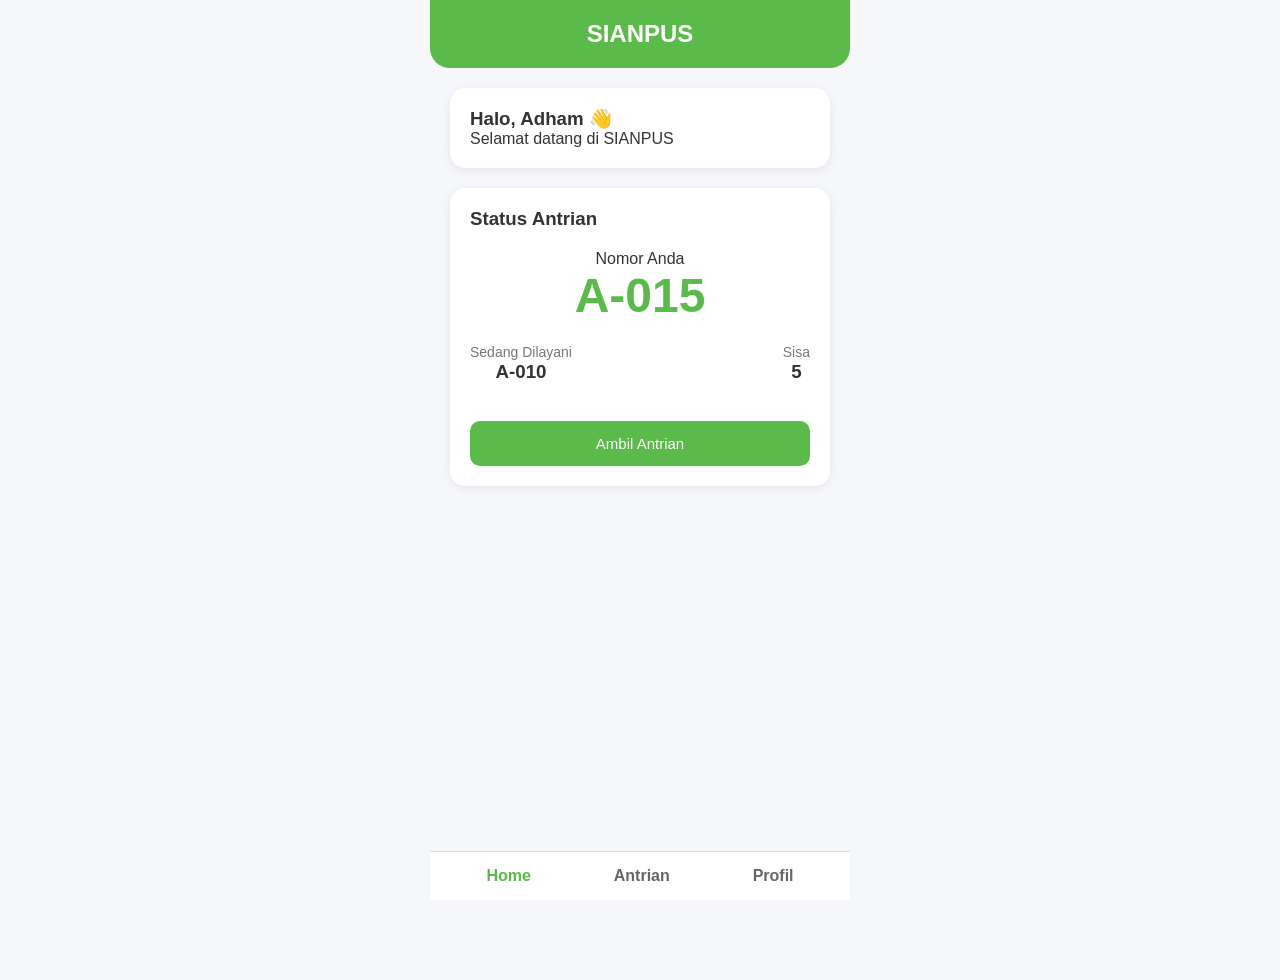
==== index.html @ 93d27d9d "Rename home.html to index.html" ====
<!DOCTYPE html>
<html lang="id">
<head>
    <meta charset="UTF-8">
    <meta name="viewport" content="width=device-width, initial-scale=1.0">
    <title>Home - SIANPUS</title>
    <link rel="stylesheet" href="style.css">
</head>
<body>

<div class="mobile-container">

    <header>
        <h2>SIANPUS</h2>
    </header>

    <div class="card welcome-card">
        <h3>Halo, Adham 👋</h3>
        <p>Selamat datang di SIANPUS</p>
    </div>

    <div class="card">

        <h3>Status Antrian</h3>

        <div class="queue-box">
            <p>Nomor Anda</p>
            <h1>A-015</h1>
        </div>

        <div class="status-row">
            <div>
                <span>Sedang Dilayani</span>
                <h3>A-010</h3>
            </div>

            <div>
                <span>Sisa</span>
                <h3>5</h3>
            </div>
        </div>

        <a href="antrian.html">
            <button class="btn-primary">
                Ambil Antrian
            </button>
        </a>

    </div>

</div>

<nav class="bottom-nav">
    <a class="active">Home</a>
    <a href="antrian.html">Antrian</a>
    <a href="profil.html">Profil</a>
</nav>

</body>
</html>
---- style.css ----
*{
    margin:0;
    padding:0;
    box-sizing:border-box;
    font-family:'Segoe UI',sans-serif;
}

body{
    background:#f5f7fb;
    color:#333;
    padding-bottom:80px;
}

.mobile-container{
    max-width:420px;
    margin:auto;
    min-height:100vh;
}

header{
    background:#5ABA4A;
    color:white;
    text-align:center;
    padding:20px;
    border-radius:0 0 20px 20px;
}

.logo-area{
    text-align:center;
    padding:40px 20px;
}

.logo-area h1{
    color:#5ABA4A;
}

.card{
    background:white;
    margin:20px;
    padding:20px;
    border-radius:15px;
    box-shadow:0 2px 10px rgba(0,0,0,.08);
}

input,
select{
    width:100%;
    padding:14px;
    margin-top:12px;
    border:1px solid #ddd;
    border-radius:10px;
    font-size:15px;
}

.btn-primary{
    width:100%;
    margin-top:18px;
    padding:14px;
    background:#5ABA4A;
    color:white;
    border:none;
    border-radius:10px;
    font-size:15px;
    cursor:pointer;
}

.btn-danger{
    width:100%;
    margin-top:20px;
    padding:14px;
    background:#dc3545;
    color:white;
    border:none;
    border-radius:10px;
    cursor:pointer;
}

.link-text{
    text-align:center;
    margin-top:15px;
}

.link-text a{
    color:#5ABA4A;
    text-decoration:none;
}

.queue-box{
    text-align:center;
    margin:20px 0;
}

.queue-box h1{
    font-size:48px;
    color:#5ABA4A;
}

.status-row{
    display:flex;
    justify-content:space-between;
    text-align:center;
    margin:20px 0;
}

.status-row span{
    color:#777;
    font-size:14px;
}

.avatar{
    width:90px;
    height:90px;
    border-radius:50%;
    background:#5ABA4A;
    color:white;
    display:flex;
    justify-content:center;
    align-items:center;
    font-size:35px;
    margin:auto;
    margin-bottom:15px;
}

.profile-card{
    text-align:center;
}

.bottom-nav{
    position:fixed;
    bottom:0;
    left:0;
    right:0;
    max-width:420px;
    margin:auto;
    background:white;
    display:flex;
    justify-content:space-around;
    padding:15px;
    border-top:1px solid #ddd;
}

.bottom-nav a{
    text-decoration:none;
    color:#666;
    font-weight:600;
}

.bottom-nav a.active{
    color:#5ABA4A;
}

a {
    text-decoration: none;
    color: white;
}
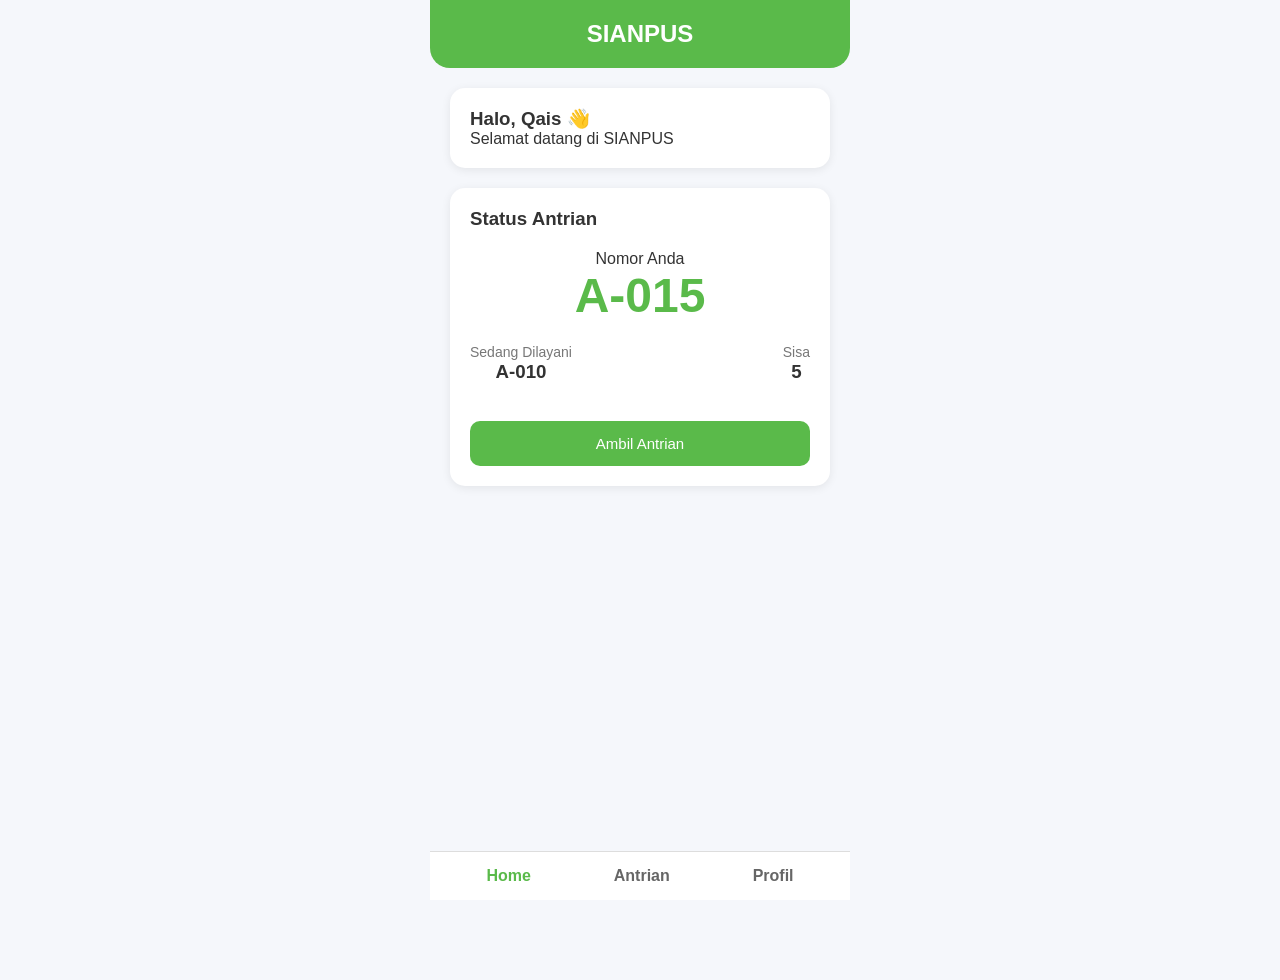
==== commit e860dc05: "Update index.html" ====
--- a/index.html
+++ b/index.html
@@ -15,7 +15,7 @@
     </header>
 
     <div class="card welcome-card">
-        <h3>Halo, Adham 👋</h3>
+        <h3>Halo, Qais 👋</h3>
         <p>Selamat datang di SIANPUS</p>
     </div>
 
